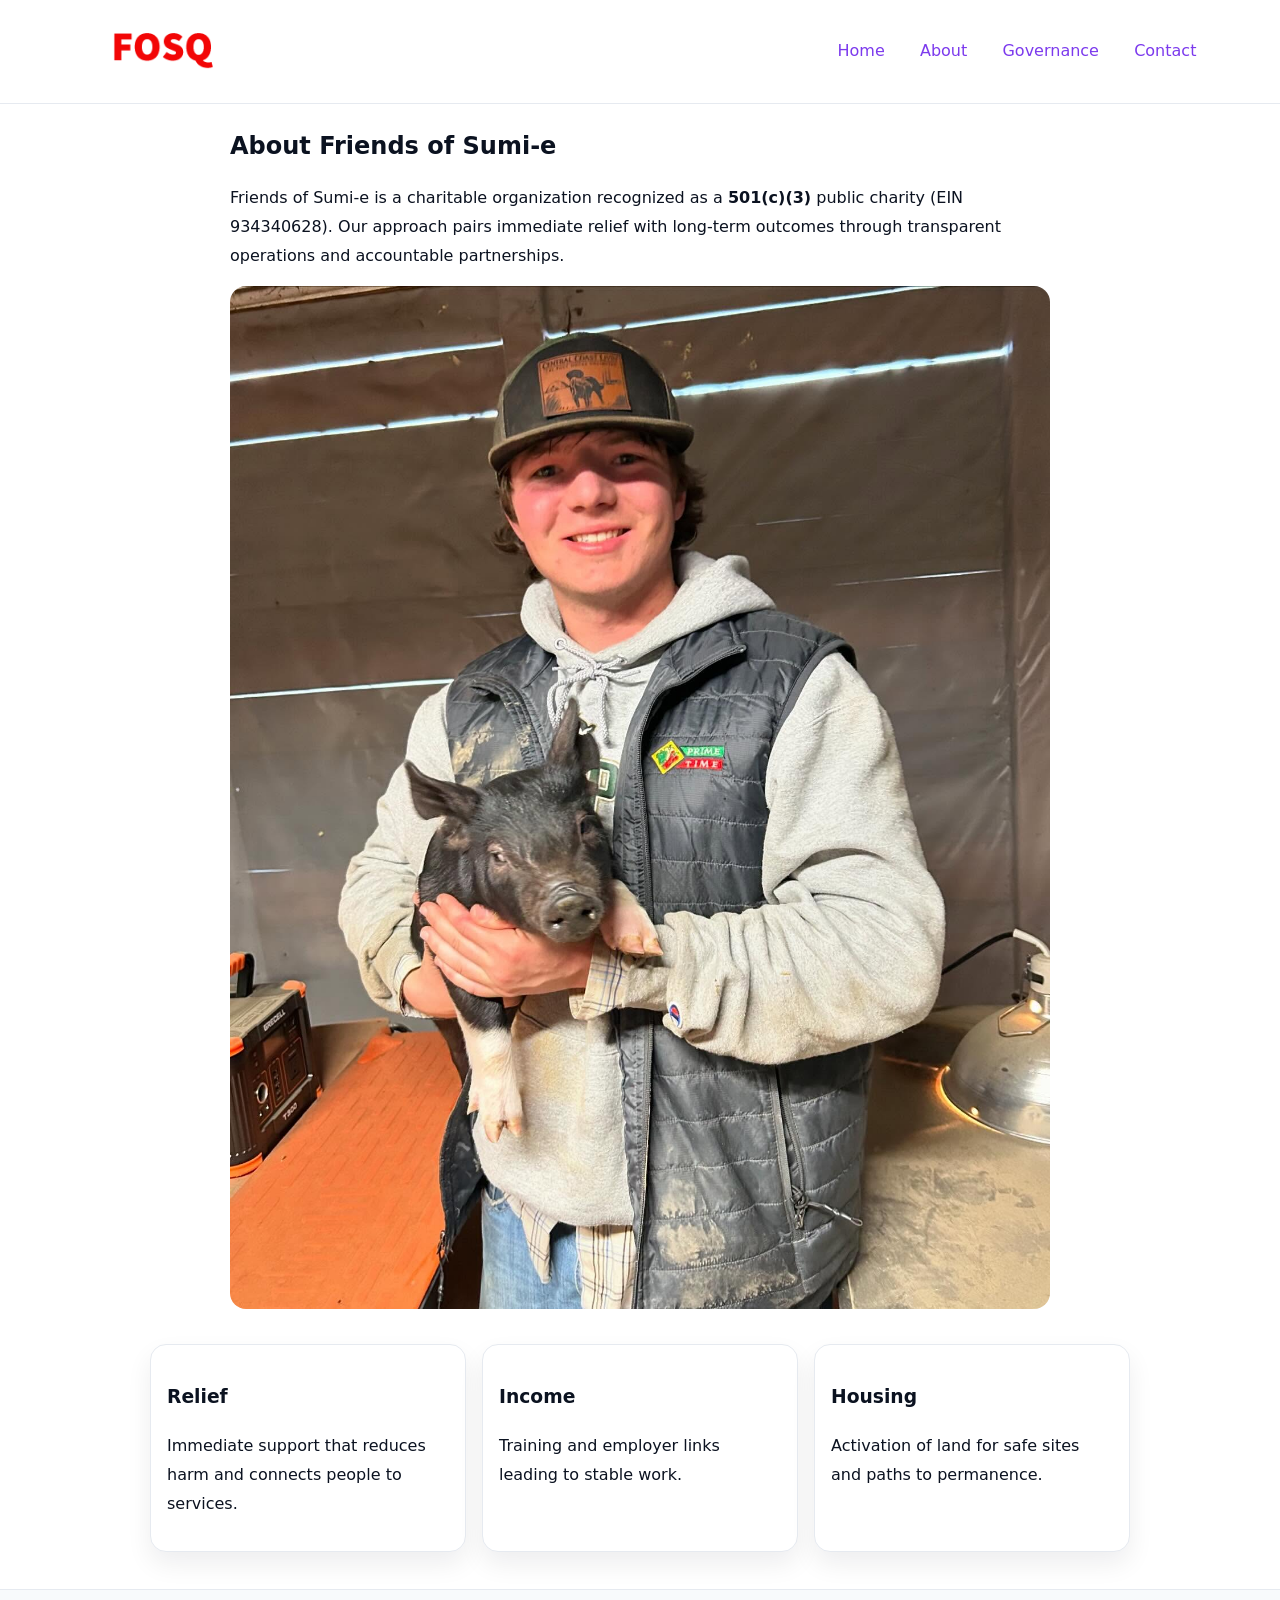
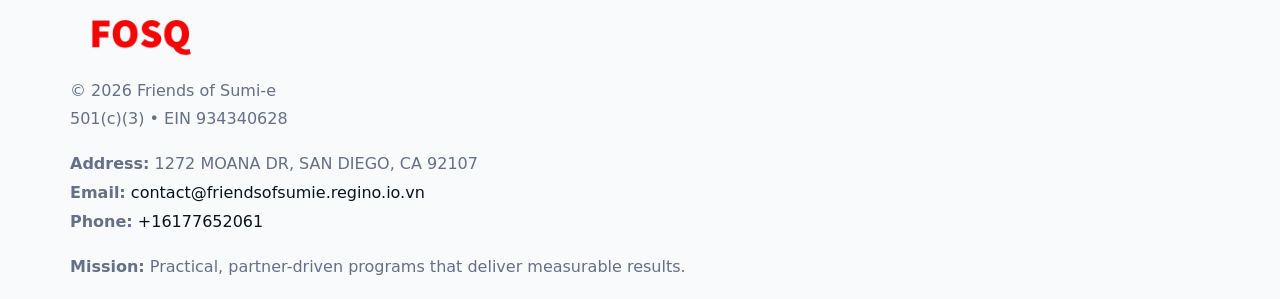
==== about.html @ 7e2ec5a8 "Initial commit" ====
<!doctype html><html lang="en"><head>
<meta charset="utf-8"/><meta name="viewport" content="width=device-width,initial-scale=1"/>
<title>Friends of Sumi-e – Nonprofit • 2025</title>
<link rel="stylesheet" href="assets/styles.css"/><link rel="icon" href="images/logo.png"/>
<meta name="data-ein" content="934340628"/><meta name="data-name" content="Friends of Sumi-e"/>
  <meta name="description" content="Our nonprofit strengthens the community with programs focused on community services, education, and direct relief.">
</head><body>
<div style="position:absolute;left:-9999px;top:-9999px;opacity:0" data-uniq="{{UNIQUE_BLOB}}">
  <span>Our nonprofit strengthens the community with programs focused on community services, education, and direct relief.</span><svg width="12" height="12" viewBox="0 0 12 12" xmlns="http://www.w3.org/2000/svg"><circle cx="6" cy="6" r="5" fill="#0f766e"/></svg><img src="images/community.jpg" width="1" height="1" alt="" loading="lazy"/>
</div>

<header><div class="c2c6a3b3432">
  <a href="index.html"><img src="images/logo.png" style="width:140px" alt=""></a>
  <nav><a href="index.html">Home</a><a class="active" href="about.html">About</a><a href="governance.html">Governance</a><a href="contact.html">Contact</a></nav>
</div></header>

<main class="c981bb73db3">
  <section class="section narrow">
    <h1>About Friends of Sumi-e</h1>
    <p>Friends of Sumi-e is a charitable organization recognized as a <strong>501(c)(3)</strong> public charity (EIN 934340628). Our approach pairs immediate relief with long-term outcomes through transparent operations and accountable partnerships.</p>
    <img src="images/about.jpg" alt="About our work" style="margin-top:1rem">
  </section>

  <section class="section cbf7be679d5">
    <article class="cd832650dad"><h3>Relief</h3><p>Immediate support that reduces harm and connects people to services.</p></article>
    <article class="cd832650dad"><h3>Income</h3><p>Training and employer links leading to stable work.</p></article>
    <article class="cd832650dad"><h3>Housing</h3><p>Activation of land for safe sites and paths to permanence.</p></article>
  </section>
</main>

<footer>
  <div class="footer">
    <div class="ccd976c8415">
      <div class="fcol"><img src="images/logo.png" style="width:140px;margin-bottom:.4rem" alt=""><div class="small">© <span id="year"></span> Friends of Sumi-e</div><div class="small">501(c)(3) • EIN 934340628</div></div>
      <div class="fcol"><div class="small"><strong>Address:</strong> 1272 MOANA DR,
SAN DIEGO, CA 92107</div><div class="small"><strong>Email:</strong> <a href="mailto:contact@friendsofsumie.regino.io.vn">contact@friendsofsumie.regino.io.vn</a></div><div class="small"><strong>Phone:</strong> <a href="tel:+16177652061">+16177652061</a></div></div>
      <div class="fcol"><div class="small"><strong>Mission:</strong> Practical, partner-driven programs that deliver measurable results.</div></div>
    </div>
  </div>
</footer>
<script>(()=>{const y=document.getElementById('year');if(y)y.textContent=new Date().getFullYear()})();</script>
</body></html>
---- assets/styles.css ----
:root{
  --ink:#0b1220;--muted:#657085;--paper:#ffffff;--line:#e6eaf0;
  --brand:#7c3aed;--brand-ink:#5b21b6;--soft:#f5f3ff;
  --r:16px;--sh:0 12px 26px rgba(11,18,32,.07)
}
*{box-sizing:border-box}
html,body{height:100%}
body{
  margin:0;color:var(--ink);background:var(--paper);
  font-family:Inter,system-ui,Arial,sans-serif;line-height:1.8;
  -webkit-text-size-adjust:100%
}
img{max-width:100%;height:auto;display:block;border-radius:var(--r)}
a{color:var(--brand);text-decoration:none}
a:hover{text-decoration:underline}

/* ---------- TOP NAV ---------- */
header{position:sticky;top:0;z-index:10;background:#fff;border-bottom:1px solid var(--line)}
.c2c6a3b3432{
  width:min(1140px,94%);margin:0 auto;padding:.7rem 0;
  display:flex;justify-content:space-between;align-items:center;gap:.6rem;
  flex-wrap:wrap; /* cho mobile */
}
.c2c6a3b3432 a{margin-left:.5rem;padding:.55rem .85rem;border-radius:999px}
.c2c6a3b3432 a:hover{background:var(--soft);text-decoration:none}

/* ---------- CONTAINER ---------- */
.c981bb73db3{width:min(980px,92%);margin:0 auto}

/* ---------- HERO (CENTERED) ---------- */
.cb97ff0bde2{background:linear-gradient(180deg,var(--soft),#fff 60%);border-bottom:1px solid var(--line)}
.cb97ff0bde2 .c981bb73db3{
  text-align:center;padding:1.2rem 0;display:grid;gap:.9rem;justify-items:center
}
.cb97ff0bde2 h1{font-size:clamp(1.6rem,4.5vw,2.6rem);margin:.25rem 0}
.cb97ff0bde2 p.lead{color:var(--muted);max-width:48rem;margin:0 auto;padding:0 .4rem}
.cb97ff0bde2 img{max-width:820px;box-shadow:var(--sh)}

/* ---------- SECTIONS ---------- */
.section{padding:1.1rem 0}
.narrow{max-width:820px;margin:0 auto}
.cbf7be679d5{display:grid;grid-template-columns:1fr;gap:1rem}
.cd832650dad{border:1px solid var(--line);border-radius:var(--r);background:#fff;padding:1rem;box-shadow:var(--sh)}
h1{margin:.2rem 0 .4rem}
h2{font-size:clamp(1.1rem,3.6vw,1.6rem);margin:.2rem 0 .35rem}

/* ---------- FEATURE ROWS ---------- */
.feature{
  display:grid;grid-template-columns:120px 1fr;gap:.9rem;align-items:center;
  border:1px dashed var(--line);border-radius:12px;padding:.9rem
}
.thumb{width:120px;height:120px;object-fit:cover;border-radius:12px;border:1px solid var(--line)}

/* ---------- TIMELINE ---------- */
.timeline{list-style:none;margin:.6rem 0 0;padding:0}
.timeline li{position:relative;padding-left:1.25rem;margin:.45rem 0}
.timeline li::before{
  content:"";position:absolute;left:.25rem;top:.58rem;width:.5rem;height:.5rem;border-radius:999px;background:var(--brand)
}

/* ---------- FOOTER ---------- */
footer{border-top:1px solid var(--line);background:#f8fafc;margin-top:1.2rem}
.footer{width:min(1140px,94%);margin:0 auto;padding:1.1rem 0;display:grid;gap:1rem}
.ccd976c8415{display:grid;grid-template-columns:1fr;gap:1rem}
.fcol .small{color:var(--muted)}
.fcol a{color:var(--ink)} .fcol a:hover{color:var(--brand-ink)}

/* ---------- FORM (mobile-first) ---------- */
button,input,textarea,select{font:inherit}
.contact-form{display:grid;grid-template-columns:1fr;gap:12px;max-width:820px}
.contact-form .row-2{display:grid;grid-template-columns:1fr 1fr;gap:12px}
.contact-form input,.contact-form textarea{
  width:100%;padding:.9rem 1rem;border:1px solid var(--line);border-radius:var(--r);
  min-height:44px;background:#fff
}
.contact-form textarea{resize:vertical}
.contact-form button{
  width:auto;justify-self:start;padding:.95rem 1.4rem;background:var(--brand);color:#fff;
  border:0;border-radius:var(--r);cursor:pointer
}
.contact-form button:hover{background:var(--brand-ink)}

/* ---------- RESPONSIVE BREAKPOINTS ---------- */
/* >= 880px: lưới 3 cột, thumbnail lớn hơn */
@media (min-width:880px){
  .cbf7be679d5{grid-template-columns:repeat(3,1fr)}
  .feature{grid-template-columns:140px 1fr}
  .thumb{width:140px;height:140px}
  .cb97ff0bde2 .c981bb73db3{padding:1.6rem 0;gap:1rem}
}
/* <= 720px: giảm spacing, ảnh thumb nhỏ, chữ dễ đọc */
@media (max-width:720px){
  .feature{grid-template-columns:1fr}
  .thumb{width:96px;height:96px;justify-self:center}
  .cd832650dad{padding:.85rem}
  .section{padding:.9rem 0}
  .c2c6a3b3432{justify-content:center}
}
/* <= 640px: form 1 cột */
@media (max-width:640px){
  .contact-form .row-2{grid-template-columns:1fr}
  .cb97ff0bde2 img{border-radius:12px}
}
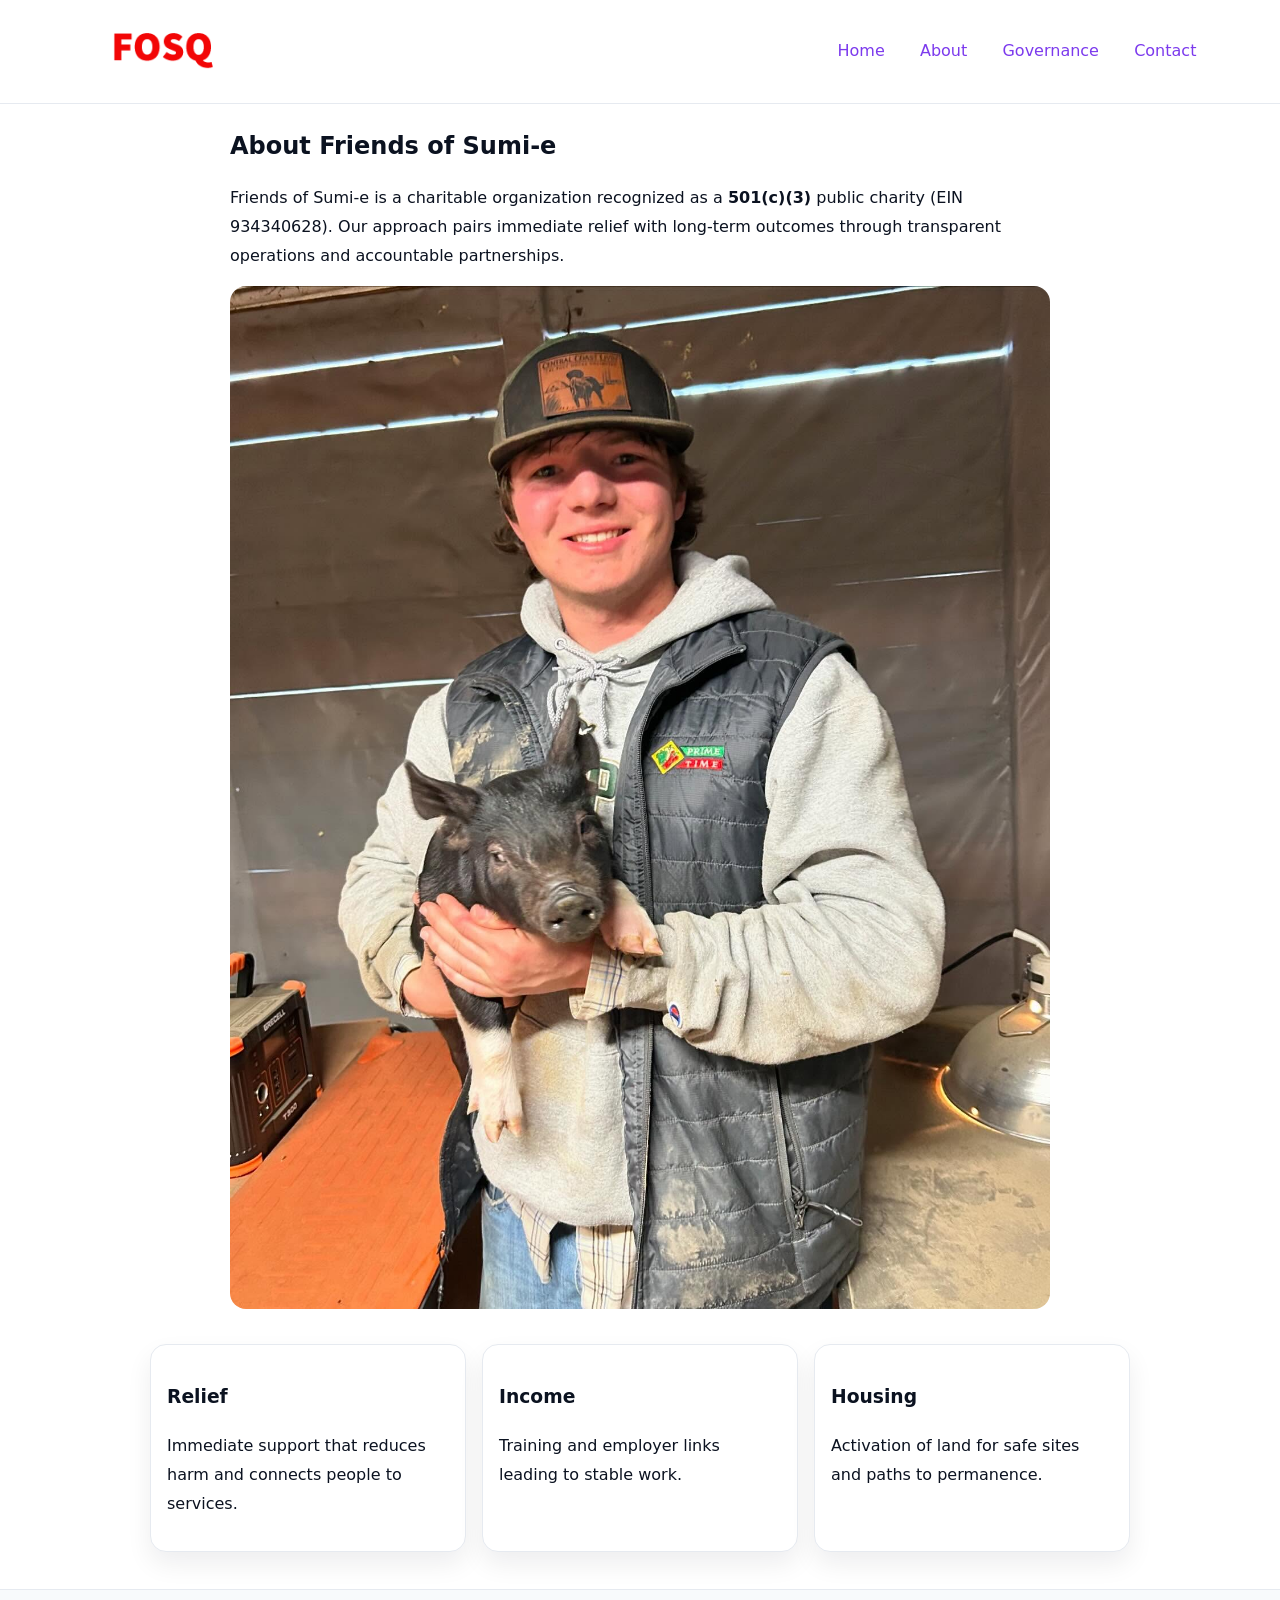
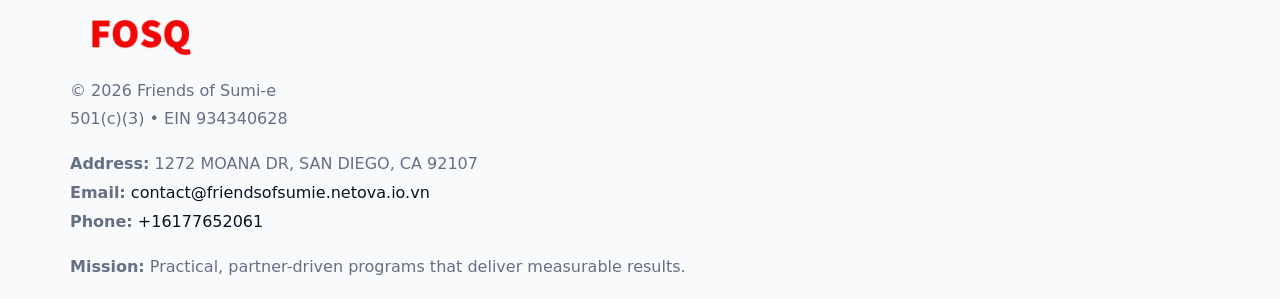
==== commit 8177ed2b: "Force replace email (safe)" ====
--- a/about.html
+++ b/about.html
@@ -33,7 +33,7 @@
     <div class="ccd976c8415">
       <div class="fcol"><img src="images/logo.png" style="width:140px;margin-bottom:.4rem" alt=""><div class="small">© <span id="year"></span> Friends of Sumi-e</div><div class="small">501(c)(3) • EIN 934340628</div></div>
       <div class="fcol"><div class="small"><strong>Address:</strong> 1272 MOANA DR,
-SAN DIEGO, CA 92107</div><div class="small"><strong>Email:</strong> <a href="mailto:contact@friendsofsumie.regino.io.vn">contact@friendsofsumie.regino.io.vn</a></div><div class="small"><strong>Phone:</strong> <a href="tel:+16177652061">+16177652061</a></div></div>
+SAN DIEGO, CA 92107</div><div class="small"><strong>Email:</strong> <a href="contact@friendsofsumie.netova.io.vn">contact@friendsofsumie.netova.io.vn</a></div><div class="small"><strong>Phone:</strong> <a href="tel:+16177652061">+16177652061</a></div></div>
       <div class="fcol"><div class="small"><strong>Mission:</strong> Practical, partner-driven programs that deliver measurable results.</div></div>
     </div>
   </div>
